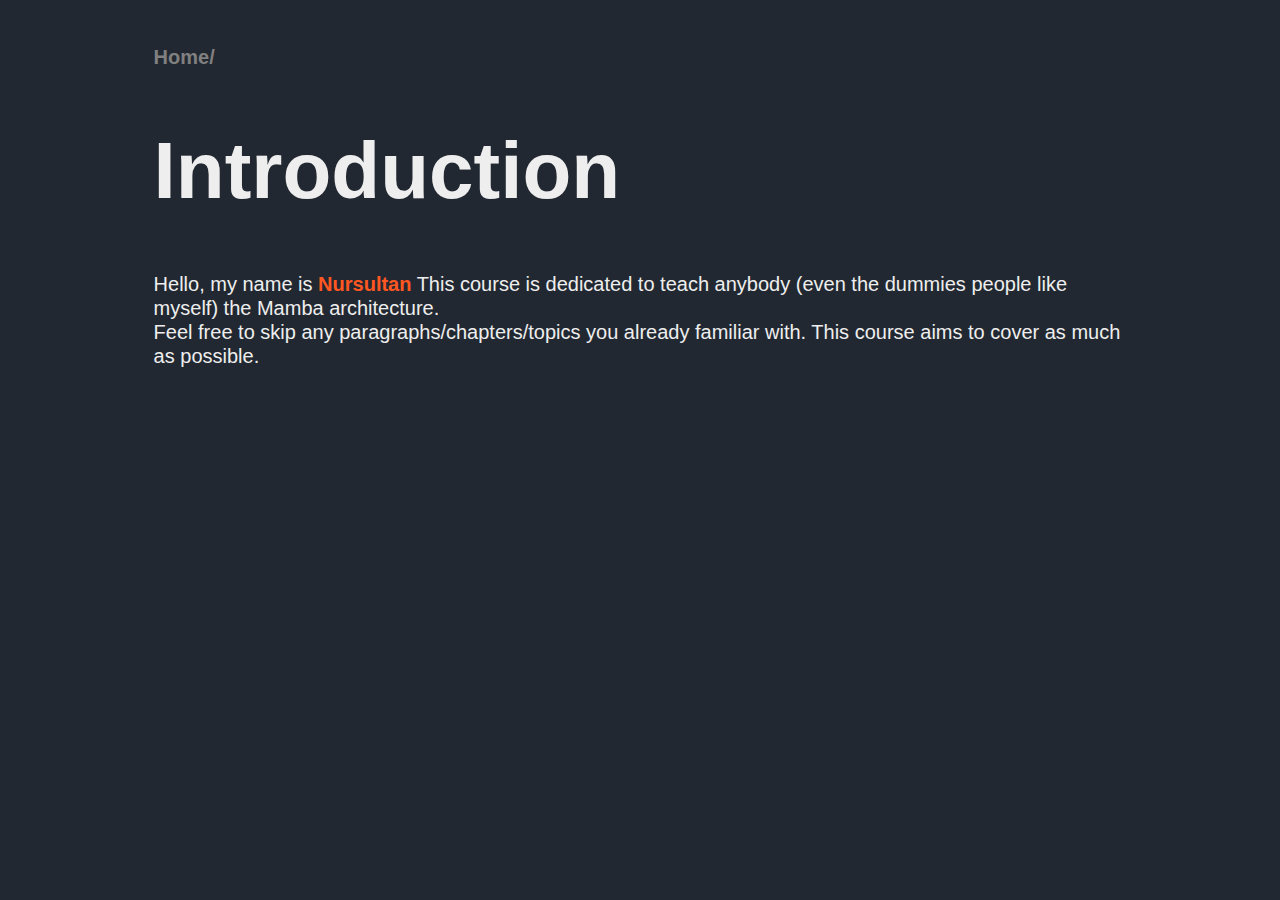
==== introduction.html @ 212ee144 "starting the jorney" ====
<!DOCTYPE html>
<html lang="en">
<head>
    <meta charset="UTF-8">
    <meta name="viewport" content="width=device-width, initial-scale=1.0">
    <title>Mamba</title>
    <link rel="shortcut icon" href="img/logo.png" type="image/x-icon">
    <link rel="stylesheet" href="style.css">
</head>
<body>
    <div class="home">
        <a href="index.html">Home/</a>
    </div>
    <h1>Introduction</h1>

    <p>
        Hello, my name is <a href="https://www.linkedin.com/in/nursultan-narynbaev-8020b5262/">Nursultan</a>
        This course is dedicated to teach anybody <span class="pink">(even the dummies people like myself)</span> the Mamba architecture. 
        <br>
        Feel free to skip any paragraphs/chapters/topics you already familiar with. This course aims to cover as much as possible. 
    </p>

</body>
</html>
---- style.css ----
body
{
    font-family: 'Franklin Gothic Medium', 'Arial Narrow', Arial, sans-serif;
    margin: 0vh 12vw;
    font-size: 20px;
    line-height: 1.2;
    background-color: #222831;
    color: #EEEEEE;
}

.top h1 
{
    position: relative;
    z-index: 1;
    font-size: 80px;
    line-height: 1;
    margin-top: -5vh;
    vertical-align: top;
}

h1
{
    font-size: 80px;

}

h2 
{
    font-size: 40px;
}

a {
    font-weight: bold;
    
}

span.green 
{
    font-weight: bold;
    color: #22ffaa;
}

span.red
{
    font-weight: bold;
    color: #ff223f;
}

.home 
{
    margin-top: 5vh;
    color: #A35C7A;
}

.home a 
{
    color: grey;
    
}

a 
{
    text-decoration: none;
    color: #FF5722;
}

.crop {
    margin: 0vh 100vh 0vh -12vw;
    width: 100vw;
    height: 45vh;
    overflow: hidden;
    z-index: 1;
}

.crop img {
    display: block;
    margin: -26% 0px 0px 0px;
    filter: brightness(40%);
}
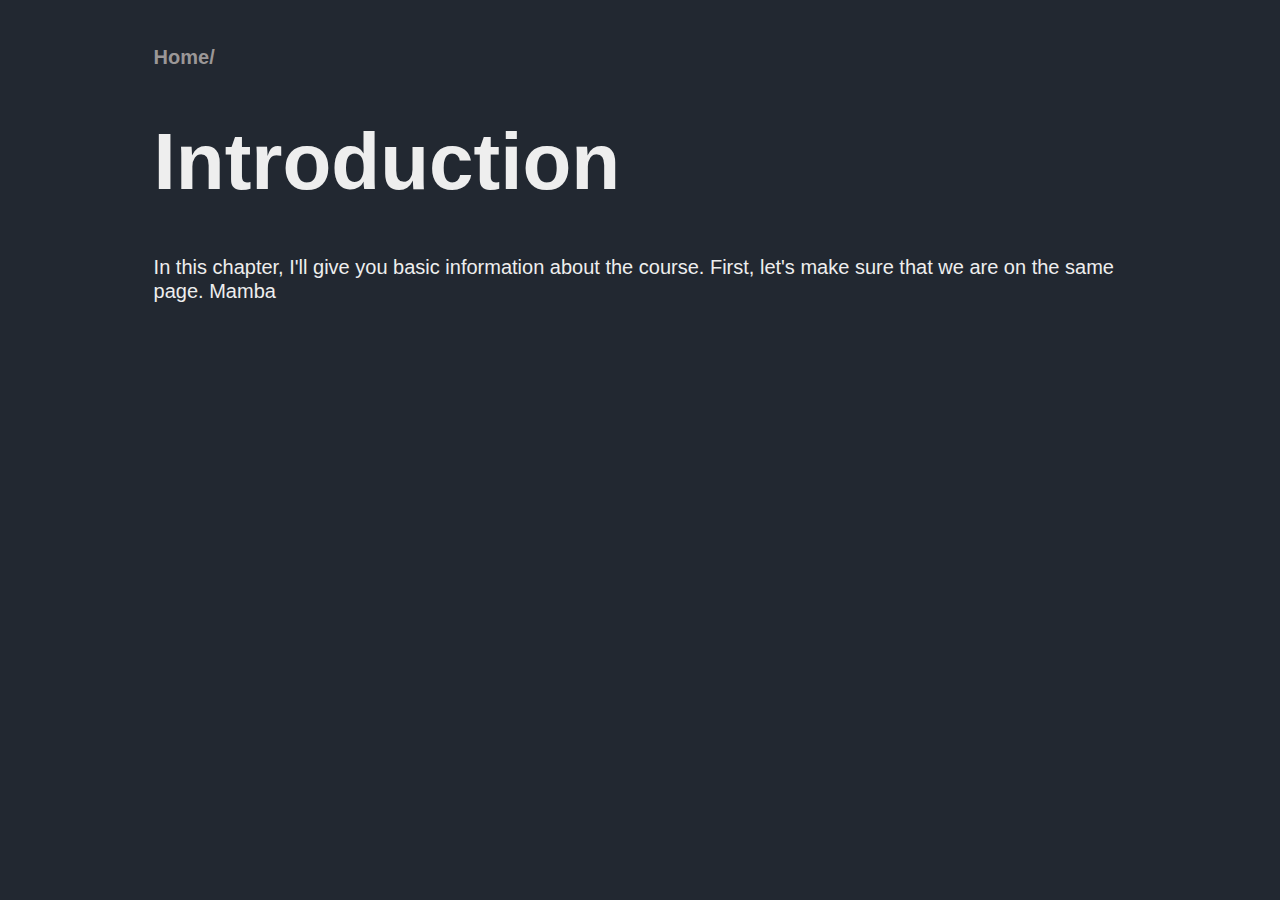
==== commit 468b09b7: "second time" ====
--- a/introduction.html
+++ b/introduction.html
@@ -14,10 +14,8 @@
     <h1>Introduction</h1>
 
     <p>
-        Hello, my name is <a href="https://www.linkedin.com/in/nursultan-narynbaev-8020b5262/">Nursultan</a>
-        This course is dedicated to teach anybody <span class="pink">(even the dummies people like myself)</span> the Mamba architecture. 
-        <br>
-        Feel free to skip any paragraphs/chapters/topics you already familiar with. This course aims to cover as much as possible. 
+        In this chapter, I'll give you basic information about the course. 
+        First, let's make sure that we are on the same page. Mamba 
     </p>
 
 </body>
--- a/style.css
+++ b/style.css
@@ -21,7 +21,7 @@
 h1
 {
     font-size: 80px;
-
+    margin: 5vh 0vh;
 }
 
 h2 
@@ -54,8 +54,7 @@
 
 .home a 
 {
-    color: grey;
-    
+    color: rgb(155, 151, 151);
 }
 
 a 
@@ -67,13 +66,13 @@
 .crop {
     margin: 0vh 100vh 0vh -12vw;
     width: 100vw;
-    height: 45vh;
+    height: 40vh;
     overflow: hidden;
     z-index: 1;
 }
 
 .crop img {
     display: block;
-    margin: -26% 0px 0px 0px;
+    margin: -30% 0px 0px 0px;
     filter: brightness(40%);
-}+}
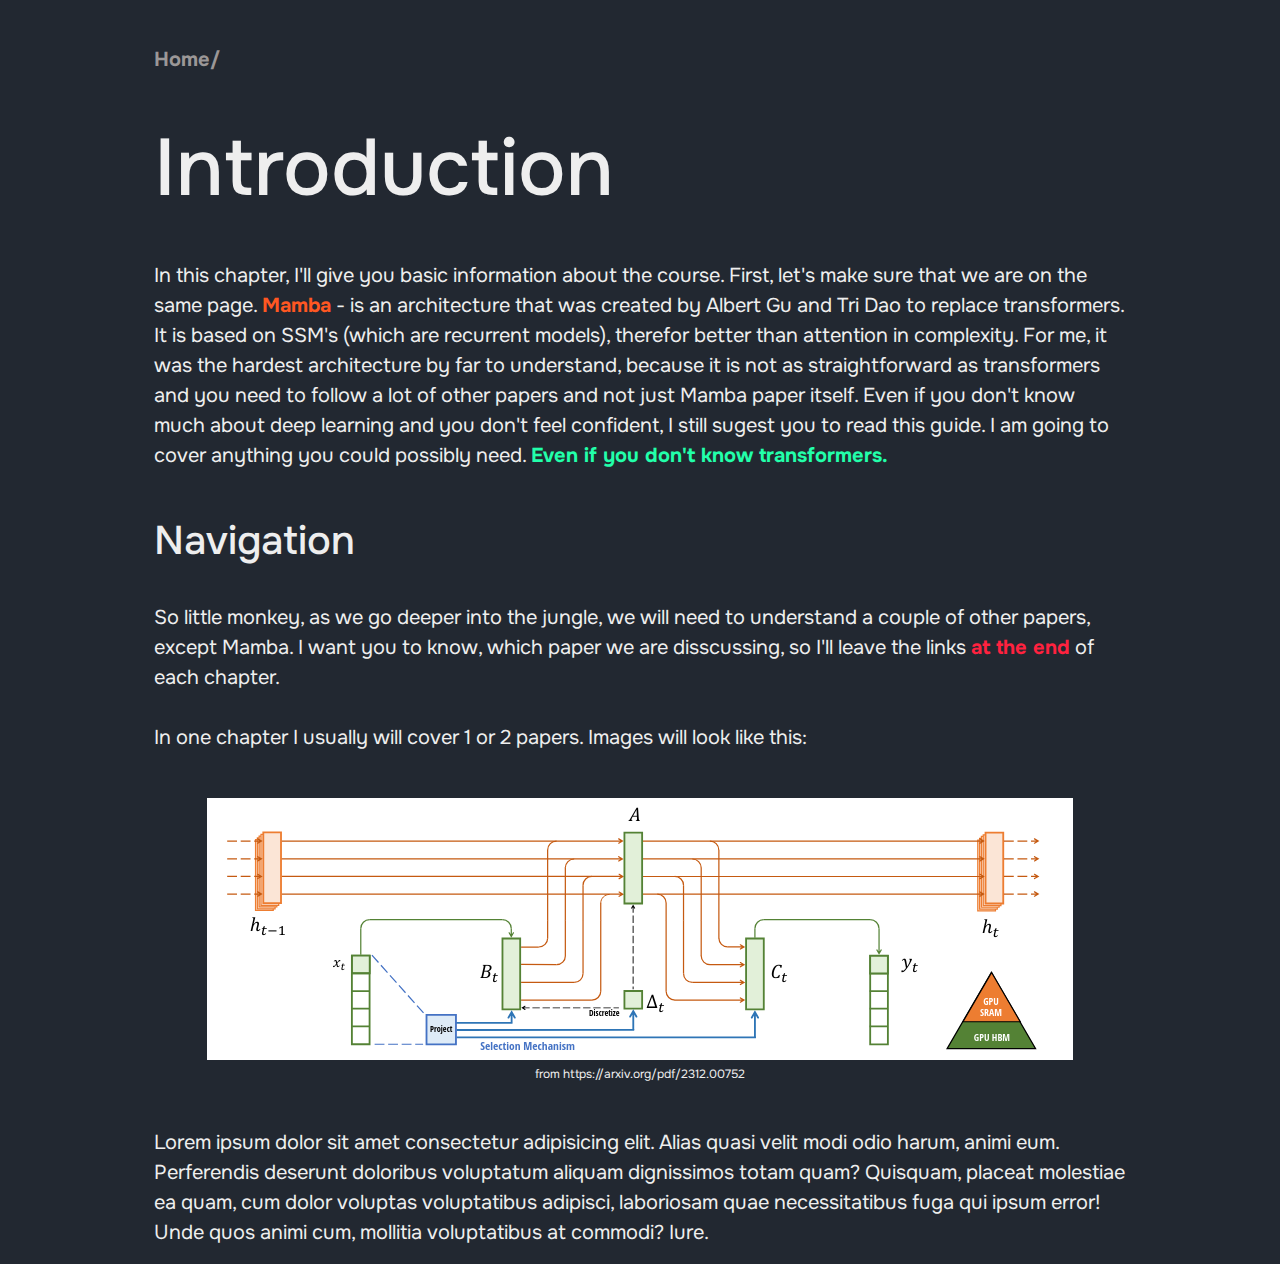
==== commit e1c85138: "sth" ====
--- a/introduction.html
+++ b/introduction.html
@@ -1,12 +1,16 @@
 <!DOCTYPE html>
 <html lang="en">
-<head>
-    <meta charset="UTF-8">
-    <meta name="viewport" content="width=device-width, initial-scale=1.0">
-    <title>Mamba</title>
-    <link rel="shortcut icon" href="img/logo.png" type="image/x-icon">
-    <link rel="stylesheet" href="style.css">
-</head>
+    <head>
+        <meta charset="UTF-8">
+        <meta name="viewport" content="width=device-width, initial-scale=1.0">
+        <title>Mamba</title>
+        <link rel="shortcut icon" href="img/logo.png" type="image/x-icon">
+        <link href="https://cdn.jsdelivr.net/npm/bootstrap@5.3.3/dist/css/bootstrap.min.css" rel="stylesheet" integrity="sha384-QWTKZyjpPEjISv5WaRU9OFeRpok6YctnYmDr5pNlyT2bRjXh0JMhjY6hW+ALEwIH" crossorigin="anonymous">
+        <link rel="stylesheet" href="style.css">  
+        <link rel="preconnect" href="https://fonts.googleapis.com">
+        <link rel="preconnect" href="https://fonts.gstatic.com" crossorigin>
+        <link href="https://fonts.googleapis.com/css2?family=Funnel+Display:wght@300..800&family=Onest:wght@100..900&display=swap" rel="stylesheet">
+    </head>
 <body>
     <div class="home">
         <a href="index.html">Home/</a>
@@ -15,8 +19,37 @@
 
     <p>
         In this chapter, I'll give you basic information about the course. 
-        First, let's make sure that we are on the same page. Mamba 
+        First, let's make sure that we are on the same page. <a href="https://arxiv.org/abs/2312.00752">Mamba</a> - is an architecture that was created by Albert Gu and Tri Dao to replace transformers.
+        It is based on SSM's (which are recurrent models), therefor better than attention in complexity. 
+        For me, it was the hardest architecture by far to understand, because it is not as straightforward as transformers
+        and you need to follow a lot of other papers and not just Mamba paper itself.
+        Even if you don't know much about deep learning and you don't feel confident, I still sugest you to read this guide. 
+        I am going to cover anything you could possibly need. <span class="green">Even if you don't know transformers. </span>
     </p>
 
+    <br>
+    <h2>Navigation</h2>
+    <br>
+
+    <p>
+        So little monkey, as we go deeper into the jungle, we will need to understand a couple of other papers,
+        except Mamba. I want you to know, which paper we are disscussing, so I'll leave the links <span class="red">at the end</span> of
+        each chapter.
+
+        <br><br>
+
+        In one chapter I usually will cover 1 or 2 papers. Images will look like this:
+    </p>
+
+    <center>
+        <img src="img/1.png" alt="mamba picture">
+        <p>
+            from https://arxiv.org/pdf/2312.00752
+        </p>
+
+    </center>
+    <p>
+        Lorem ipsum dolor sit amet consectetur adipisicing elit. Alias quasi velit modi odio harum, animi eum. Perferendis deserunt doloribus voluptatum aliquam dignissimos totam quam? Quisquam, placeat molestiae ea quam, cum dolor voluptas voluptatibus adipisci, laboriosam quae necessitatibus fuga qui ipsum error! Unde quos animi cum, mollitia voluptatibus at commodi? Iure.
+    </p>
 </body>
 </html>--- a/style.css
+++ b/style.css
@@ -1,9 +1,9 @@
 body
 {
-    font-family: 'Franklin Gothic Medium', 'Arial Narrow', Arial, sans-serif;
+    font-family:  "Onest", serif;
     margin: 0vh 12vw;
     font-size: 20px;
-    line-height: 1.2;
+    line-height: 1.5;
     background-color: #222831;
     color: #EEEEEE;
 }
@@ -32,6 +32,17 @@
 a {
     font-weight: bold;
     
+}
+
+center
+{
+    font-size: 12px;
+    margin: 5vh 0vh;
+}
+
+center img
+{
+    margin-bottom: 5px;
 }
 
 span.green 
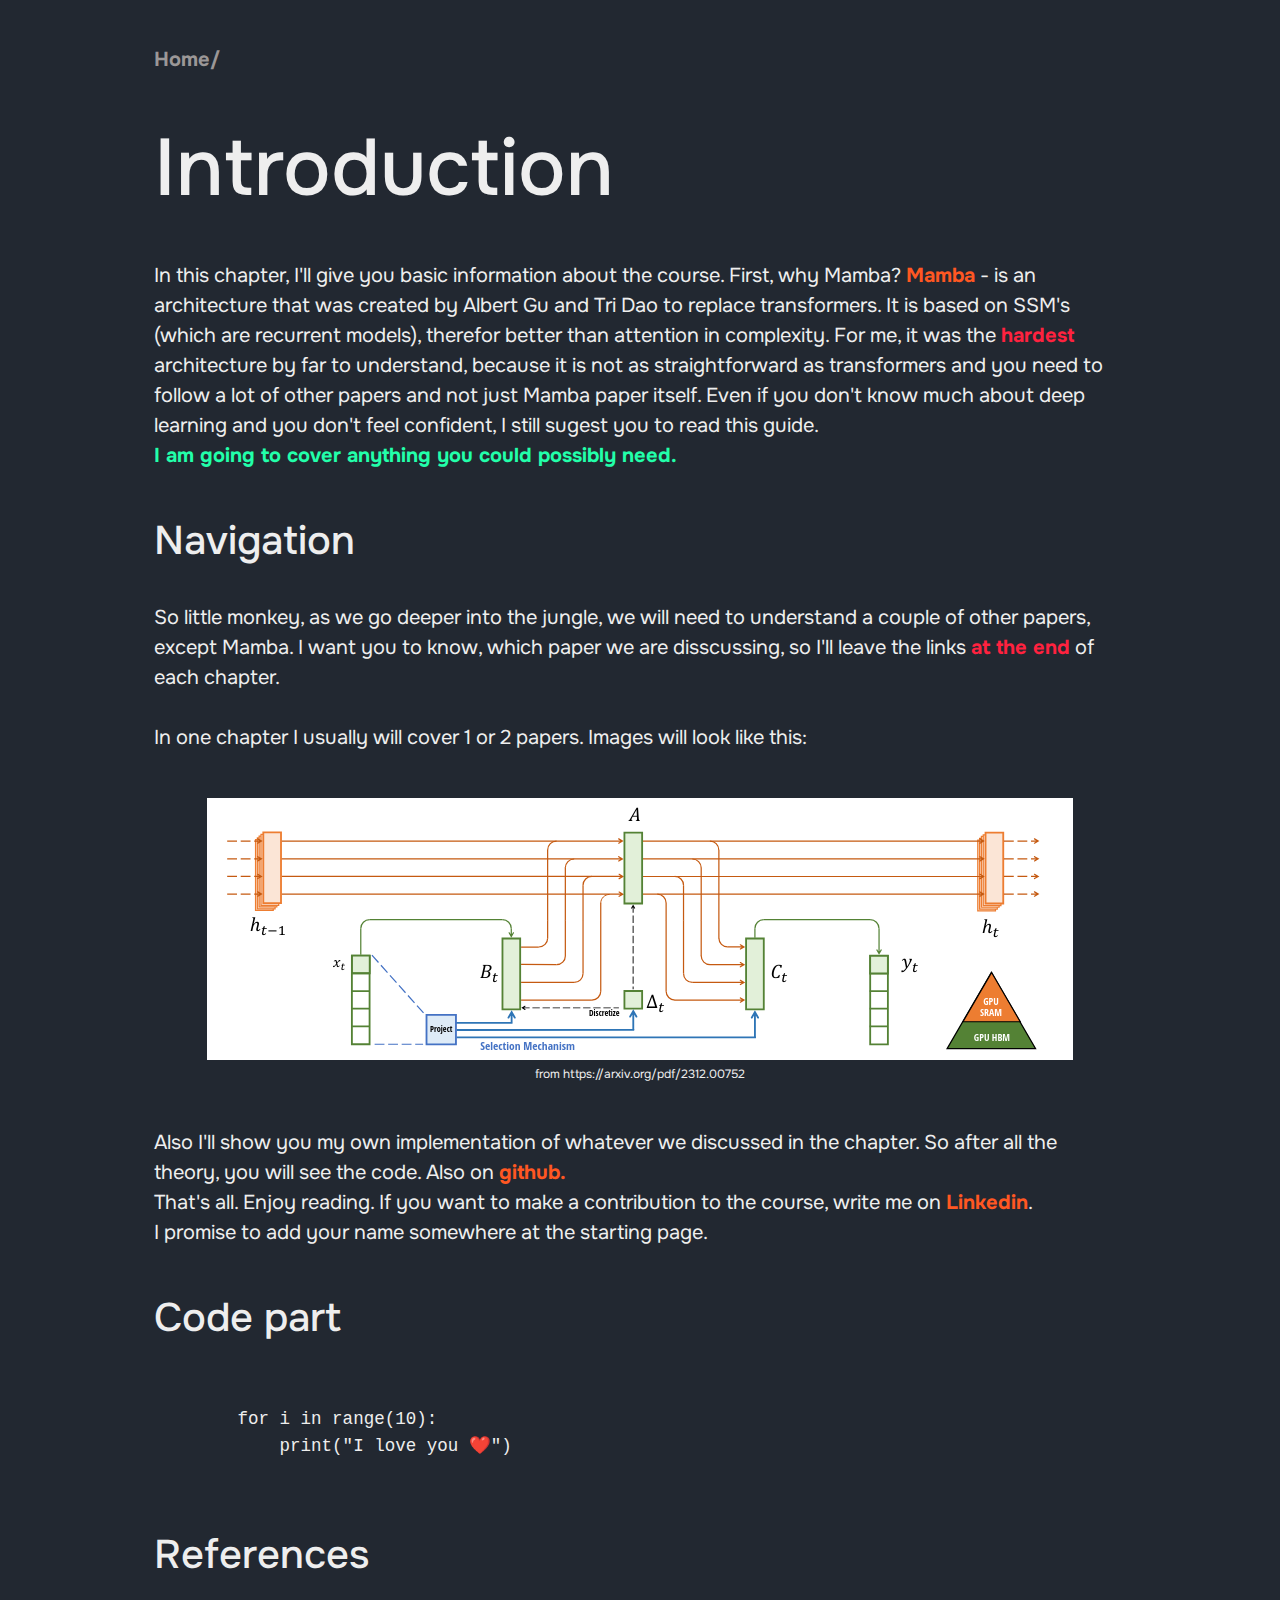
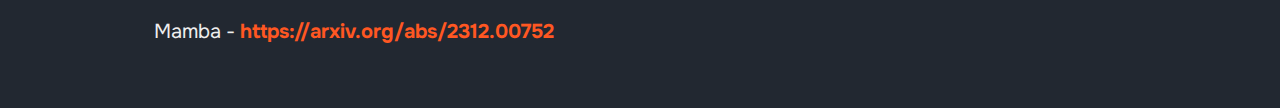
==== commit 4f695028: "sth" ====
--- a/introduction.html
+++ b/introduction.html
@@ -19,12 +19,13 @@
 
     <p>
         In this chapter, I'll give you basic information about the course. 
-        First, let's make sure that we are on the same page. <a href="https://arxiv.org/abs/2312.00752">Mamba</a> - is an architecture that was created by Albert Gu and Tri Dao to replace transformers.
+        First, why Mamba? <a href="https://arxiv.org/abs/2312.00752">Mamba</a> - is an architecture that was created by Albert Gu and Tri Dao to replace transformers.
         It is based on SSM's (which are recurrent models), therefor better than attention in complexity. 
-        For me, it was the hardest architecture by far to understand, because it is not as straightforward as transformers
+        For me, it was the <span class="red">hardest</span> architecture by far to understand, because it is not as straightforward as transformers
         and you need to follow a lot of other papers and not just Mamba paper itself.
         Even if you don't know much about deep learning and you don't feel confident, I still sugest you to read this guide. 
-        I am going to cover anything you could possibly need. <span class="green">Even if you don't know transformers. </span>
+        <br>
+        <span class="green">I am going to cover anything you could possibly need.</span>
     </p>
 
     <br>
@@ -48,8 +49,35 @@
         </p>
 
     </center>
+
     <p>
-        Lorem ipsum dolor sit amet consectetur adipisicing elit. Alias quasi velit modi odio harum, animi eum. Perferendis deserunt doloribus voluptatum aliquam dignissimos totam quam? Quisquam, placeat molestiae ea quam, cum dolor voluptas voluptatibus adipisci, laboriosam quae necessitatibus fuga qui ipsum error! Unde quos animi cum, mollitia voluptatibus at commodi? Iure.
+        Also I'll show you my own implementation of whatever we discussed in the chapter. 
+        So after all the theory, you will see the code. Also on <a href="https://github.com/Nursmen/Mamba_guide">github.</a>
+        <br>
+        That's all. Enjoy reading. If you want to make a contribution to the course, write me on <a href="https://www.linkedin.com/in/nursultan-narynbaev-8020b5262/">Linkedin</a>. 
+        <br>
+        I promise to add your name somewhere at the starting page.
+    </p>
+
+    <br>
+    <h2>
+        Code part
+    </h2>
+    <br>
+
+    <pre><code>
+        for i in range(10):
+            print("I love you ❤️")
+    </code></pre>
+
+    <br>
+    <h2>
+        References
+    </h2>
+    <br>
+
+    <p>
+        Mamba - <a href="https://arxiv.org/abs/2312.00752">https://arxiv.org/abs/2312.00752</a>
     </p>
 </body>
 </html>--- a/style.css
+++ b/style.css
@@ -6,6 +6,7 @@
     line-height: 1.5;
     background-color: #222831;
     color: #EEEEEE;
+    padding-bottom: 5vh;
 }
 
 .top h1 
@@ -29,6 +30,11 @@
     font-size: 40px;
 }
 
+h2::after{
+    content: "\a";
+    white-space: pre;
+}
+
 a {
     font-weight: bold;
     
@@ -43,6 +49,8 @@
 center img
 {
     margin-bottom: 5px;
+    max-height: 70vh;
+    max-width: 70vw;
 }
 
 span.green 
@@ -77,13 +85,13 @@
 .crop {
     margin: 0vh 100vh 0vh -12vw;
     width: 100vw;
-    height: 40vh;
+    height: 35vh;
     overflow: hidden;
     z-index: 1;
 }
 
 .crop img {
     display: block;
-    margin: -30% 0px 0px 0px;
+    margin: -31% 0px 0px 0px;
     filter: brightness(40%);
 }
